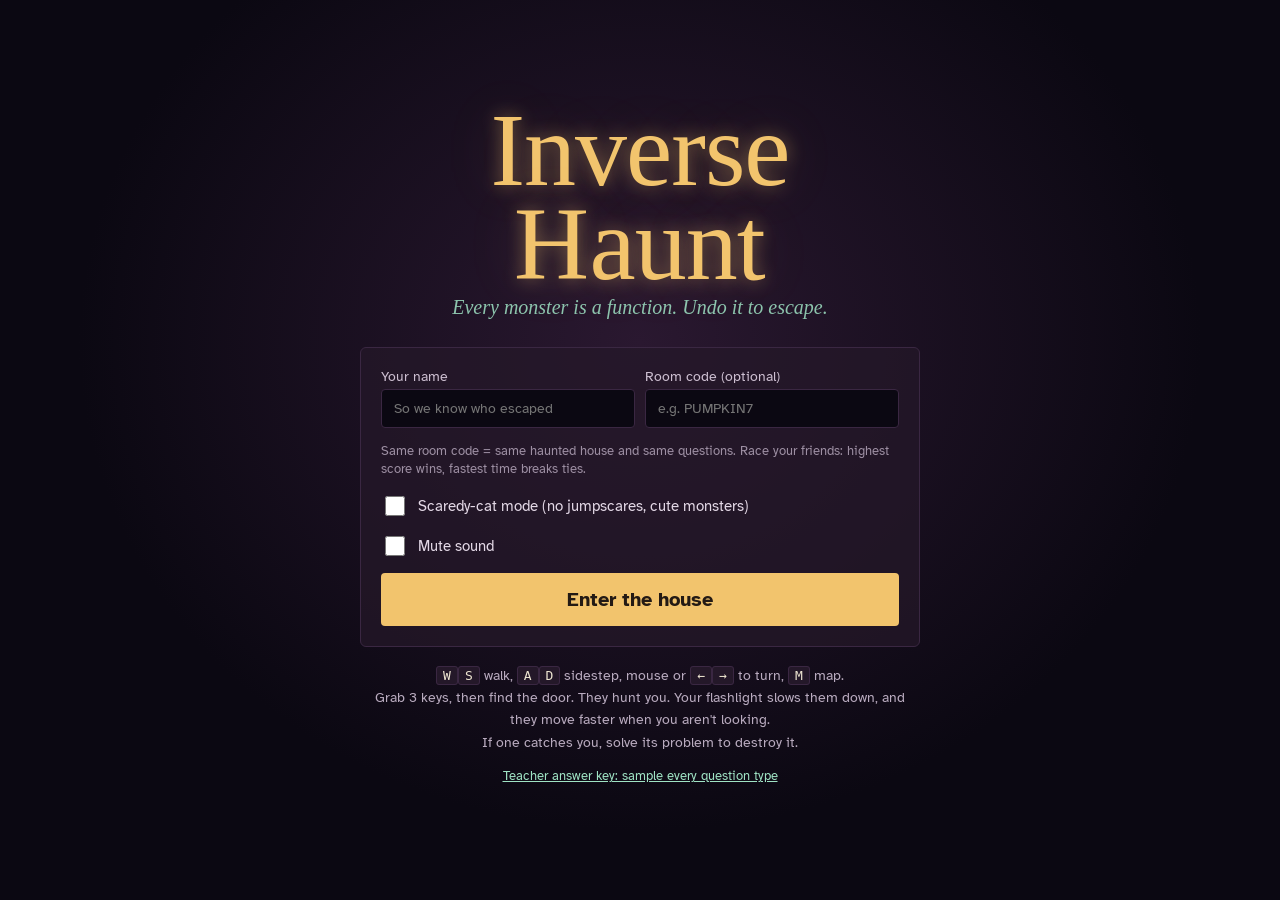
==== index.html @ 389a9155 "Inverse Haunt: first-person haunted maze for inverse functions Co-Authored-By: Claude Opus 5.5 <nore" ====
<!doctype html>
<html lang="en">
<head>
<meta charset="utf-8">
<meta name="viewport" content="width=device-width, initial-scale=1, viewport-fit=cover">
<title>Inverse Haunt</title>
<meta name="description" content="A haunted-house maze where the only way out is inverse functions.">
<link rel="preconnect" href="https://fonts.googleapis.com">
<link rel="preconnect" href="https://fonts.gstatic.com" crossorigin>
<link href="https://fonts.googleapis.com/css2?family=Atkinson+Hyperlegible:ital,wght@0,400;0,700;1,400&family=IM+Fell+English:ital@0;1&display=swap" rel="stylesheet">
<link rel="stylesheet" href="css/style.css">
<link rel="icon" href="data:image/svg+xml,<svg xmlns='http://www.w3.org/2000/svg' viewBox='0 0 100 100'><text y='.9em' font-size='90'>👻</text></svg>">
</head>
<body>
<canvas id="game" aria-label="Haunted maze"></canvas>

<div id="hud">
  <div class="hud-l">
    <div class="floorname" id="hudFloor">The Cellar</div>
    <div class="hudline"><span id="hudKeys">Keys 0 / 3</span></div>
    <div class="hudline"><span class="candles" id="hudCandles" aria-label="Lives"></span></div>
    <div class="hudline"><span>Flashlight</span><span class="battery" id="hudBatt"><i></i></span></div>
  </div>
  <div class="hud-r">
    <div class="score" id="hudScore">0</div>
    <div class="hudline" id="hudTime">0:00</div>
    <div class="hudline" id="hudStreak"></div>
    <button id="pauseBtn" type="button">Pause (Esc)</button>
  </div>
</div>
<div id="toast"></div>
<div id="lookHint">Click to look around with the mouse</div>

<!-- title -->
<section id="title" class="screen on">
  <div class="title-wrap">
    <h1>Inverse<br><span class="inv">H</span>aunt</h1>
    <p class="tag">Every monster is a function. Undo it to escape.</p>
    <div class="panel">
      <div class="row">
        <label class="field">Your name
          <input id="nameIn" maxlength="24" autocomplete="off" placeholder="So we know who escaped">
        </label>
        <label class="field">Room code (optional)
          <input id="codeIn" maxlength="16" autocomplete="off" placeholder="e.g. PUMPKIN7">
        </label>
      </div>
      <p class="hint">Same room code = same haunted house and same questions. Race your friends: highest score wins, fastest time breaks ties.</p>
      <div class="row" style="margin-top:14px">
        <label class="toggle"><input type="checkbox" id="scaredyIn"> Scaredy-cat mode (no jumpscares, cute monsters)</label>
      </div>
      <div class="row">
        <label class="toggle"><input type="checkbox" id="muteIn"> Mute sound</label>
      </div>
      <div class="row" id="teacherRow" hidden>
        <label class="field">Start on floor
          <select id="floorIn" style="padding:8px;background:var(--void);color:var(--page);border:1px solid var(--wall-hi)">
            <option value="0">1: Cellar</option><option value="1">2: Kitchen</option><option value="2">3: Library</option><option value="3">4: Nursery</option><option value="4">5: Attic</option>
          </select>
        </label>
      </div>
      <button class="btn big" id="startBtn" type="button">Enter the house</button>
    </div>
    <p class="controls"><kbd>W</kbd><kbd>S</kbd> walk, <kbd>A</kbd><kbd>D</kbd> sidestep, mouse or <kbd>←</kbd><kbd>→</kbd> to turn, <kbd>M</kbd> map.<br>Grab 3 keys, then find the door. They hunt you. Your flashlight slows them down, and they move faster when you aren't looking.<br>If one catches you, solve its problem to destroy it.</p>
    <p class="teacher"><a href="bank.html">Teacher answer key: sample every question type</a></p>
  </div>
</section>

<!-- between floors -->
<section id="between" class="screen dark">
  <div class="mid">
    <h2 id="btTitle">The Cellar</h2>
    <p id="btText"></p>
    <button class="btn big" id="btBtn" type="button" style="max-width:320px">Go in</button>
  </div>
</section>

<!-- pause -->
<section id="pause" class="screen dark">
  <div class="mid">
    <h2>Paused</h2>
    <div class="panel" style="text-align:left">
      <div class="row"><label class="toggle"><input type="checkbox" id="scaredyPause"> Scaredy-cat mode</label></div>
      <div class="row"><label class="toggle"><input type="checkbox" id="mutePause"> Mute sound</label></div>
      <div class="row"><button class="btn" id="resumeBtn" type="button">Resume</button><button class="btn ghost" id="quitBtn" type="button">Quit to title</button></div>
    </div>
  </div>
</section>

<!-- question -->
<section id="qwrap" class="screen" role="dialog" aria-modal="true" aria-labelledby="qWhy">
  <div class="card" id="qcard"></div>
</section>

<!-- end -->
<section id="end" class="screen dark">
  <div class="card endcard" id="endcard"></div>
</section>

<div id="scare" aria-hidden="true"><canvas id="scareCanvas"></canvas></div>
<div id="flash" aria-hidden="true"></div>

<script src="js/mathcore.js"></script>
<script src="js/questions.js"></script>
<script src="js/render.js"></script>
<script src="js/audio.js"></script>
<script src="js/game.js"></script>
</body>
</html>
---- css/style.css ----
:root {
  --void: #0b0812;
  --wall: #241829;
  --wall-hi: #3a2742;
  --candle: #f2c46d;
  --candle-dim: #a8833e;
  --ghost: #9fe3c4;
  --blood: #b3263a;
  --page: #efe6d2;
  --page-edge: #d8c9a6;
  --ink: #231a14;
  --ink-soft: #5b4a3c;
  --right: #2f7d4f;
  --wrong: #a3213a;
  --title: 'IM Fell English', 'Iowan Old Style', Georgia, serif;
  --body: 'Atkinson Hyperlegible', 'Segoe UI', system-ui, sans-serif;
}
* { box-sizing: border-box; }
html, body { margin: 0; height: 100%; background: var(--void); color: var(--page); font-family: var(--body); overflow: hidden; }
button, input { font: inherit; }
[hidden] { display: none !important; }
:focus-visible { outline: 3px solid var(--candle); outline-offset: 2px; }

#game { position: fixed; inset: 0; width: 100%; height: 100%; display: block; cursor: pointer; touch-action: none; }

/* ---------- screens ---------- */
.screen { position: fixed; inset: 0; display: none; align-items: center; justify-content: center; padding: 16px; z-index: 20; overflow-y: auto; }
.screen.on { display: flex; }
#title { background: radial-gradient(ellipse at 50% 38%, #2a1830 0%, var(--void) 62%); }
.title-wrap { width: min(560px, 100%); text-align: center; }
.title-wrap h1 { font-family: var(--title); font-weight: 400; font-size: clamp(54px, 11vw, 104px); line-height: .9; margin: 0 0 6px; color: var(--candle);
  text-shadow: 0 0 18px rgba(242, 196, 109, .45), 0 0 60px rgba(242, 196, 109, .2); letter-spacing: -1px; }
.title-wrap h1 .inv { display: inline-block; transform: scaleX(-1); }
.tag { font-family: var(--title); font-style: italic; font-size: 20px; color: var(--ghost); margin: 0 0 28px; opacity: .85; }
.panel { background: rgba(36, 24, 41, .72); border: 1px solid var(--wall-hi); border-radius: 6px; padding: 20px; text-align: left; }
.row { display: flex; gap: 10px; align-items: center; flex-wrap: wrap; margin-bottom: 14px; }
.row:last-child { margin-bottom: 0; }
label.field { display: flex; flex-direction: column; gap: 4px; flex: 1; min-width: 180px; font-size: 14px; color: #cdbfd1; }
label.field input { background: var(--void); border: 1px solid var(--wall-hi); color: var(--page); padding: 10px 12px; border-radius: 4px; }
.toggle { display: flex; align-items: center; gap: 10px; cursor: pointer; font-size: 15px; color: #e3d8e6; }
.toggle input { width: 20px; height: 20px; accent-color: var(--ghost); }
.hint { font-size: 13px; color: #9d8fa3; margin: 4px 0 0; line-height: 1.4; }
.btn { background: var(--candle); color: var(--ink); border: 0; border-radius: 4px; padding: 12px 22px; font-weight: 700; cursor: pointer; font-size: 17px; }
.btn:hover { background: #ffd789; }
.btn.ghost { background: transparent; color: var(--candle); border: 1px solid var(--candle-dim); }
.btn.ghost:hover { background: rgba(242, 196, 109, .1); }
.btn.big { font-size: 20px; padding: 14px 34px; width: 100%; }
.controls { font-size: 14px; color: #b9abbf; margin-top: 18px; line-height: 1.6; text-align: center; }
kbd { background: var(--wall); border: 1px solid var(--wall-hi); border-radius: 3px; padding: 1px 6px; font-size: 13px; color: var(--page); }
.teacher { margin-top: 12px; font-size: 13px; text-align: center; }
.teacher a { color: var(--ghost); }

/* ---------- HUD ---------- */
#hud { position: fixed; top: 0; left: 0; right: 0; display: none; justify-content: space-between; align-items: flex-start; padding: 12px 16px; pointer-events: none; z-index: 10; gap: 12px; }
#hud.on { display: flex; }
.hud-l, .hud-r { display: flex; flex-direction: column; gap: 6px; }
.hud-r { align-items: flex-end; text-align: right; }
.floorname { font-family: var(--title); font-size: 26px; color: var(--candle); text-shadow: 0 0 10px rgba(0,0,0,.9); line-height: 1; }
.hudline { font-size: 15px; color: var(--page); text-shadow: 0 1px 3px #000; display: flex; gap: 10px; align-items: center; }
.candles { letter-spacing: 2px; font-size: 18px; }
.candles .out { opacity: .22; filter: grayscale(1); }
.battery { width: 90px; height: 12px; border: 1px solid var(--candle-dim); border-radius: 2px; position: relative; }
.battery i { position: absolute; left: 1px; top: 1px; bottom: 1px; background: var(--candle); border-radius: 1px; }
.battery.low i { background: var(--blood); }
.score { font-size: 22px; font-weight: 700; color: var(--candle); }
#pauseBtn { pointer-events: auto; background: rgba(11,8,18,.6); color: var(--page); border: 1px solid var(--wall-hi); border-radius: 4px; padding: 4px 10px; cursor: pointer; font-size: 14px; }
#lookHint { position: fixed; left: 50%; bottom: 18px; transform: translateX(-50%); z-index: 11; font-size: 14px; color: var(--page); background: rgba(11,8,18,.7); border: 1px solid var(--wall-hi); padding: 6px 12px; border-radius: 4px; pointer-events: none; display: none; }
#lookHint.on { display: block; }
#toast { position: fixed; left: 50%; top: 22%; transform: translateX(-50%); font-family: var(--title); font-size: clamp(28px, 6vw, 48px); color: var(--candle);
  text-shadow: 0 0 20px rgba(0,0,0,1), 0 0 30px rgba(242,196,109,.4); pointer-events: none; z-index: 12; opacity: 0; transition: opacity .3s; text-align: center; white-space: nowrap; }
#toast.on { opacity: 1; }
#toast small { display: block; font-family: var(--body); font-size: 16px; color: var(--page); margin-top: 4px; }

/* ---------- question card: the yellowed exam page ---------- */
#qwrap { background: rgba(5, 3, 8, .82); z-index: 30; align-items: flex-start; }
.card { width: min(720px, 100%); margin: auto; background: var(--page); color: var(--ink); border-radius: 2px; padding: 26px 30px 24px;
  box-shadow: 0 0 0 1px var(--page-edge), 0 18px 60px rgba(0,0,0,.8), inset 0 0 60px rgba(150, 120, 70, .18);
  position: relative; transform: rotate(-.4deg); }
.card::before { content: ''; position: absolute; top: -9px; left: 50%; width: 18px; height: 18px; margin-left: -9px; border-radius: 50%;
  background: radial-gradient(circle at 35% 35%, #e4555f, var(--blood) 60%, #5e0f1b); box-shadow: 0 2px 4px rgba(0,0,0,.5); }
.card .why { font-family: var(--title); font-size: 24px; color: var(--blood); margin: 0 0 2px; }
.card .meta { font-size: 13px; color: var(--ink-soft); margin: 0 0 14px; }
.card .prompt { font-size: 20px; line-height: 1.55; margin: 0 0 16px; }
.visual { display: flex; justify-content: center; margin: 4px 0 16px; }
.visual svg { max-width: 100%; height: auto; }
.opts { display: grid; gap: 10px; }
.opts.graphs { grid-template-columns: minmax(0, 1fr) minmax(0, 1fr); }
.opt.graph svg { max-width: 100%; height: auto; }
.opt { text-align: left; background: #fbf6ea; border: 2px solid var(--page-edge); border-radius: 4px; padding: 12px 14px; font-size: 18px; color: var(--ink); cursor: pointer; line-height: 1.5; }
.opt:hover:not(:disabled) { border-color: var(--ink-soft); background: #fff; }
.opt.graph { padding: 8px; text-align: center; }
.opt.graph b { display: block; font-size: 16px; margin-bottom: 4px; }
.opt.right { border-color: var(--right); background: #e3f1e5; }
.opt.wrong { border-color: var(--wrong); background: #f6dfe1; }
.opt:disabled { cursor: default; }
.answer-row { display: flex; gap: 10px; align-items: stretch; flex-wrap: wrap; }
.answer-row .lhs { font-size: 20px; align-self: center; }
.answer-row input { flex: 1; min-width: 160px; font-size: 22px; padding: 10px 12px; border: 2px solid var(--ink-soft); background: #fffdf6; color: var(--ink); border-radius: 4px; }
.answer-row .btn { background: var(--ink); color: var(--page); }
.answer-row .btn:hover { background: #3c2f25; }
.keys { display: flex; gap: 6px; margin-top: 8px; flex-wrap: wrap; }
.keys button { background: #fbf6ea; border: 1px solid var(--page-edge); border-radius: 3px; padding: 6px 12px; font-size: 17px; cursor: pointer; color: var(--ink); min-width: 42px; }
.reads { font-size: 15px; color: var(--ink-soft); margin-top: 8px; min-height: 26px; }
.err { color: var(--wrong); font-size: 15px; margin-top: 6px; min-height: 20px; }
.feedback { margin-top: 16px; padding: 14px 16px; border-left: 5px solid; background: rgba(255,255,255,.55); font-size: 17px; line-height: 1.6; }
.feedback.good { border-color: var(--right); }
.feedback.bad { border-color: var(--wrong); }
.feedback h3 { margin: 0 0 6px; font-family: var(--title); font-weight: 400; font-size: 26px; }
.feedback.good h3 { color: var(--right); }
.feedback.bad h3 { color: var(--wrong); }
.feedback .ans { font-size: 18px; margin-bottom: 6px; }
.cont { margin-top: 14px; display: flex; justify-content: flex-end; }
.cont .btn { background: var(--ink); color: var(--page); }
.calc { font-size: 13px; color: var(--ink-soft); }

/* math typesetting */
.mx { white-space: nowrap; }
.frac { display: inline-flex; flex-direction: column; vertical-align: middle; text-align: center; margin: 0 2px; font-size: .92em; line-height: 1.15; }
.frac > span:first-child { border-bottom: 1.5px solid currentColor; padding: 0 3px 1px; }
.frac > span:last-child { padding: 1px 3px 0; }
.rad { border-top: 1.5px solid currentColor; padding: 0 2px; margin-left: 1px; }
sup, sub { font-size: .7em; line-height: 0; }
table.tbl { border-collapse: collapse; font-size: 19px; }
table.tbl th, table.tbl td { border: 1.5px solid var(--ink-soft); padding: 6px 14px; text-align: center; }
table.tbl th { background: rgba(0,0,0,.06); font-weight: 400; }

/* ---------- jumpscare ---------- */
#scare { position: fixed; inset: 0; z-index: 50; display: none; background: #000; }
#scare.on { display: block; animation: shake .09s infinite; }
#scare canvas { width: 100%; height: 100%; display: block; }
@keyframes shake { 0% { transform: translate(0,0) } 25% { transform: translate(-14px, 8px) } 50% { transform: translate(12px,-10px) } 75% { transform: translate(-8px,-6px) } 100% { transform: translate(0,0) } }
#flash { position: fixed; inset: 0; z-index: 45; pointer-events: none; background: #fff; opacity: 0; }

/* ---------- between floors / end ---------- */
.dark { background: rgba(5,3,8,.9); }
.mid { text-align: center; max-width: 560px; }
.mid h2 { font-family: var(--title); font-weight: 400; font-size: clamp(40px, 8vw, 64px); color: var(--candle); margin: 0 0 8px; line-height: 1; }
.mid p { font-size: 18px; line-height: 1.55; color: #ddd0e0; }
.endcard { width: min(640px, 100%); margin: auto; }
.endcard h2 { font-family: var(--title); font-weight: 400; color: var(--blood); font-size: 44px; margin: 0; }
.stats { display: grid; grid-template-columns: repeat(4, 1fr); gap: 8px; margin: 16px 0; text-align: center; }
.stats div { border: 1px solid var(--page-edge); padding: 8px 4px; }
.stats b { display: block; font-size: 26px; }
.stats span { font-size: 13px; color: var(--ink-soft); }
.topics { width: 100%; border-collapse: collapse; font-size: 16px; }
.topics td { padding: 6px 4px; border-bottom: 1px solid var(--page-edge); }
.topics td:last-child { text-align: right; white-space: nowrap; }
.bar { height: 8px; background: var(--page-edge); border-radius: 4px; overflow: hidden; margin-top: 3px; }
.bar i { display: block; height: 100%; background: var(--right); }
.code-line { font-size: 15px; color: var(--ink-soft); margin-top: 12px; }

@media (max-width: 560px) {
  .card { padding: 22px 16px 18px; transform: none; }
  .card .prompt { font-size: 18px; }
  .opts.graphs { gap: 6px; }
  .stats { grid-template-columns: repeat(2, 1fr); }
  .floorname { font-size: 20px; }
}
@media (prefers-reduced-motion: reduce) { #scare.on { animation: none; } }
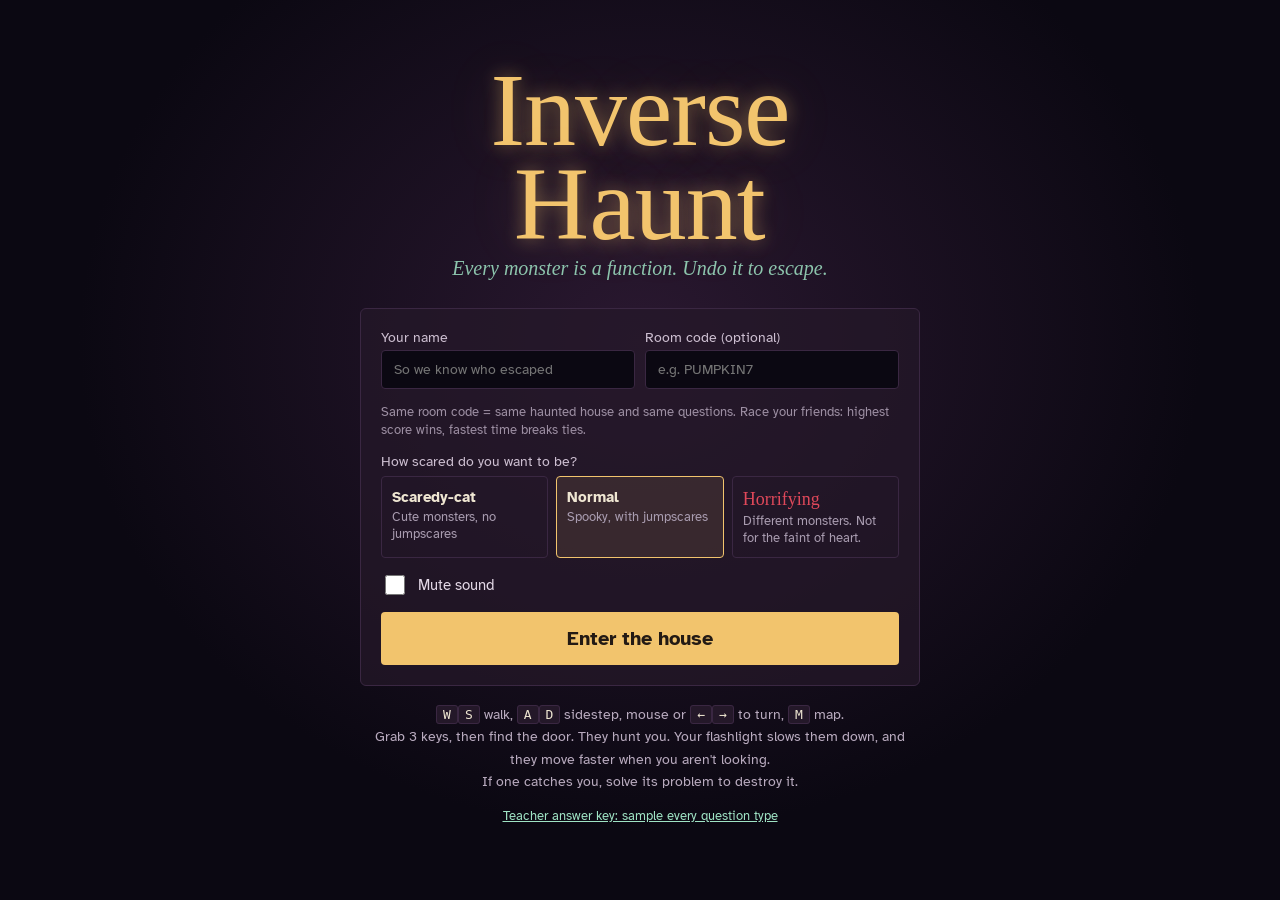
==== commit edbc0c37: "Horrifying mode: three new monsters (Bender, Tall One, Hanger) with stop-motion glitch movement, sta" ====
--- a/index.html
+++ b/index.html
@@ -47,7 +47,11 @@
       </div>
       <p class="hint">Same room code = same haunted house and same questions. Race your friends: highest score wins, fastest time breaks ties.</p>
       <div class="row" style="margin-top:14px">
-        <label class="toggle"><input type="checkbox" id="scaredyIn"> Scaredy-cat mode (no jumpscares, cute monsters)</label>
+        <fieldset class="fear"><legend>How scared do you want to be?</legend>
+          <label><input type="radio" name="fear" value="scaredy"><span><b>Scaredy-cat</b>Cute monsters, no jumpscares</span></label>
+          <label><input type="radio" name="fear" value="normal" checked><span><b>Normal</b>Spooky, with jumpscares</span></label>
+          <label class="hz"><input type="radio" name="fear" value="horror"><span><b>Horrifying</b>Different monsters. Not for the faint of heart.</span></label>
+        </fieldset>
       </div>
       <div class="row">
         <label class="toggle"><input type="checkbox" id="muteIn"> Mute sound</label>
@@ -80,7 +84,11 @@
   <div class="mid">
     <h2>Paused</h2>
     <div class="panel" style="text-align:left">
-      <div class="row"><label class="toggle"><input type="checkbox" id="scaredyPause"> Scaredy-cat mode</label></div>
+      <fieldset class="fear"><legend>Fear level</legend>
+        <label><input type="radio" name="fearP" value="scaredy"><span><b>Scaredy-cat</b></span></label>
+        <label><input type="radio" name="fearP" value="normal"><span><b>Normal</b></span></label>
+        <label class="hz"><input type="radio" name="fearP" value="horror"><span><b>Horrifying</b></span></label>
+      </fieldset>
       <div class="row"><label class="toggle"><input type="checkbox" id="mutePause"> Mute sound</label></div>
       <div class="row"><button class="btn" id="resumeBtn" type="button">Resume</button><button class="btn ghost" id="quitBtn" type="button">Quit to title</button></div>
     </div>
@@ -104,6 +112,7 @@
 <script src="js/questions.js"></script>
 <script src="js/render.js"></script>
 <script src="js/audio.js"></script>
+<script src="js/monsters.js"></script>
 <script src="js/game.js"></script>
 </body>
 </html>
--- a/css/style.css
+++ b/css/style.css
@@ -157,3 +157,17 @@
   .floorname { font-size: 20px; }
 }
 @media (prefers-reduced-motion: reduce) { #scare.on { animation: none; } }
+
+/* fear level picker */
+.fear { border: 0; padding: 0; margin: 0; display: grid; grid-template-columns: repeat(3, 1fr); gap: 8px; width: 100%; }
+.fear legend { font-size: 14px; color: #cdbfd1; margin-bottom: 6px; padding: 0; }
+.fear label { position: relative; cursor: pointer; }
+.fear input { position: absolute; opacity: 0; }
+.fear span { display: block; border: 1px solid var(--wall-hi); border-radius: 4px; padding: 10px; font-size: 12.5px; color: #a99cb0; line-height: 1.35; min-height: 100%; }
+.fear span b { display: block; font-size: 15px; color: var(--page); margin-bottom: 2px; }
+.fear input:checked + span { border-color: var(--candle); background: rgba(242,196,109,.1); }
+.fear .hz input:checked + span { border-color: var(--blood); background: rgba(179,38,58,.18); }
+.fear .hz span b { font-family: var(--title); font-size: 18px; color: #e0485a; font-weight: 400; }
+.fear input:focus-visible + span { outline: 3px solid var(--candle); outline-offset: 2px; }
+#game.horror { filter: saturate(.35) contrast(1.18) brightness(.95); }
+@media (max-width: 560px) { .fear { grid-template-columns: 1fr; } }
